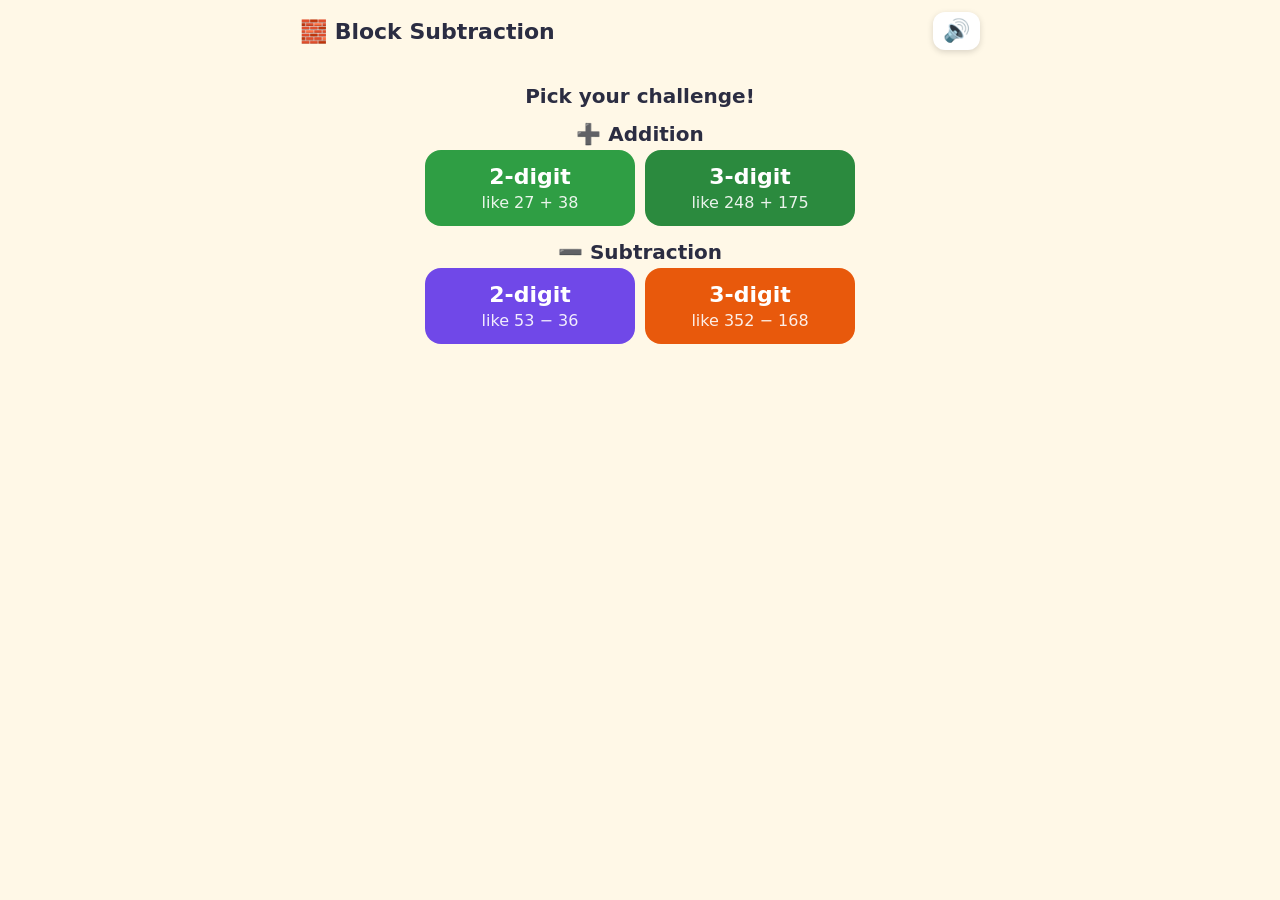
==== blockmath.html @ c525237a "Rename blockmath to blockmath.html" ====
<!DOCTYPE html>
<html lang="en">
<head>
<meta charset="utf-8">
<meta name="viewport" content="width=device-width, initial-scale=1, viewport-fit=cover">
<title>Block Subtraction</title>
<style>
:root{--bg:#fff8e7;--card:#ffffff;--ink:#2b2d42;--rod:#4dabf7;--rod-line:#1c7ed6;--grid:rgba(28,126,214,.55);--cube:#ffa94d;--cube-line:#e8590c;--ok:#2f9e44;--bad:#e03131;--btn:#7048e8;--btnink:#fff;--msg:#e7f5ff;color-scheme:light;
box-sizing:border-box;padding-top:env(safe-area-inset-top,0px);padding-bottom:env(safe-area-inset-bottom,0px)}
@media (prefers-color-scheme:dark){:root:not([data-theme="light"]){--bg:#1b1b2f;--card:#26264a;--ink:#f1f3f5;--msg:#1c3a57;color-scheme:dark}}
:root[data-theme="dark"]{--bg:#1b1b2f;--card:#26264a;--ink:#f1f3f5;--msg:#1c3a57;color-scheme:dark}
html,body{margin:0;background:var(--bg);color:var(--ink);font-family:"Trebuchet MS","Comic Sans MS",system-ui,sans-serif}
.app{max-width:680px;margin:0 auto;padding:12px}
.top{display:flex;justify-content:space-between;align-items:center;gap:8px}
h1{font-size:22px;margin:4px 0}
.icons{display:flex;gap:6px}
.ib{font-size:22px;border:0;border-radius:12px;background:var(--card);color:var(--ink);padding:6px 10px;cursor:pointer;box-shadow:0 2px 6px rgba(0,0,0,.15)}
.stars{font-size:20px;font-weight:bold;min-height:28px}
.eq{text-align:center;font-size:46px;font-weight:bold;margin:4px 0}
.eq .q{color:var(--btn)}
.msg{background:var(--msg);border-radius:16px;padding:12px 14px;font-size:19px;min-height:48px;text-align:center}
.board{background:var(--card);border-radius:20px;padding:14px;margin:10px 0;display:flex;gap:18px;justify-content:center;align-items:flex-end;flex-wrap:wrap;min-height:170px;box-shadow:0 3px 10px rgba(0,0,0,.12)}
.group{display:flex;flex-direction:column;align-items:center;gap:6px}
.label{font-size:14px;font-weight:bold;opacity:.75}
.row{display:flex;gap:8px;align-items:flex-end;flex-wrap:wrap;justify-content:center}
.zero{font-size:34px;opacity:.35;padding:30px 10px}
button.rod,button.hund,button.cube{position:relative;padding:0;cursor:pointer;border-radius:4px}
.rod{width:24px;height:110px;display:flex;flex-direction:column;border:2px solid var(--rod-line);background:var(--rod)}
.rod i{flex:1;border-bottom:1px solid var(--rod-line)}
.rod i:last-child{border-bottom:0}
.hund{width:58px;height:58px;border:2px solid var(--rod-line);background-color:var(--rod);background-image:linear-gradient(var(--grid) 1px,transparent 1px),linear-gradient(90deg,var(--grid) 1px,transparent 1px);background-size:5.4px 5.4px}
.cube{width:22px;height:22px;border:2px solid var(--cube-line);background:var(--cube)}
.frame{display:grid;grid-template-rows:repeat(5,22px);grid-template-columns:repeat(2,22px);grid-auto-flow:column;gap:4px;padding:5px;border:2px dashed rgba(128,128,128,.55);border-radius:10px}
.sub{display:flex;gap:6px;flex-wrap:wrap;justify-content:center;padding:5px;border:2px dashed rgba(128,128,128,.55);border-radius:10px;max-width:190px}
.fresh{visibility:hidden}
.hl{animation:pulse 1s infinite}
@keyframes pulse{50%{transform:scale(1.12);box-shadow:0 0 0 4px #ffe066}}
.x{opacity:.5}
.x::after{content:"";position:absolute;inset:-2px;background:linear-gradient(to top right,transparent calc(50% - 2px),var(--bad) calc(50% - 2px),var(--bad) calc(50% + 2px),transparent calc(50% + 2px)),linear-gradient(to bottom right,transparent calc(50% - 2px),var(--bad) calc(50% - 2px),var(--bad) calc(50% + 2px),transparent calc(50% + 2px))}
.actions{display:flex;gap:10px;justify-content:center;flex-wrap:wrap;margin:8px 0}
button.big{font:inherit;font-size:24px;font-weight:bold;min-width:84px;padding:12px 18px;border:0;border-radius:16px;background:var(--btn);color:var(--btnink);cursor:pointer}
button.big:active{transform:scale(.96)}
.shake{animation:shake .3s}
@keyframes shake{25%{transform:translateX(-6px)}75%{transform:translateX(6px)}}
.good{color:var(--ok);font-weight:bold}
.done{text-align:center;font-size:26px;padding:20px}
.piece{position:fixed;z-index:40;pointer-events:none;box-sizing:border-box;border-radius:3px}
.piece.c{background:var(--cube);border:1.5px solid var(--cube-line)}
.piece.r{background:var(--rod);border:1.5px solid var(--rod-line)}
.animal{position:fixed;z-index:50;pointer-events:none;text-align:center}
.animal .e{font-size:84px;line-height:1}
.animal .b{display:inline-block;background:#fff;color:#2b2d42;border-radius:14px;padding:4px 12px;font-weight:bold;font-size:17px;margin-bottom:2px;box-shadow:0 2px 6px rgba(0,0,0,.25)}
.menu{text-align:center;padding:20px 0}
[hidden]{display:none!important}
.menu p{font-size:20px;font-weight:bold;margin:14px 0 4px}
.pair{display:flex;gap:10px;justify-content:center;flex-wrap:wrap}
.cap{font-size:15px;font-weight:bold;opacity:.8;margin:6px 4px 0}
.board.two{min-height:100px;margin-top:4px}
.menu button.big{width:min(210px,44%);font-size:22px;padding:14px 8px}
.menu small{display:block;font-size:16px;font-weight:normal;opacity:.9;margin-top:4px}
</style>
</head>
<body>
<div class="app">
  <div class="top"><h1>🧱 Block Subtraction</h1>
    <div class="icons"><button class="ib" id="home" aria-label="Change level" hidden>🏠</button><button class="ib" id="snd" aria-label="Sound on or off">🔊</button></div></div>
  <div id="menu" class="menu">
    <p>Pick your challenge!</p>
    <p>➕ Addition</p>
    <div class="pair"><button class="big" data-op="add" data-n="2" style="background:#2f9e44">2-digit<small>like 27 + 38</small></button><button class="big" data-op="add" data-n="3" style="background:#2b8a3e">3-digit<small>like 248 + 175</small></button></div>
    <p>➖ Subtraction</p>
    <div class="pair"><button class="big" data-op="sub" data-n="2">2-digit<small>like 53 − 36</small></button>
    <button class="big" data-op="sub" data-n="3" style="background:#e8590c">3-digit<small>like 352 − 168</small></button></div>
  </div>
  <div id="game" hidden>
    <div class="stars" id="stars"></div>
    <div class="eq" id="eq"></div>
    <div class="msg" id="msg"></div>
    <div class="cap" id="cap1" hidden></div>
    <div class="board" id="board"></div>
    <div class="cap" id="cap2" hidden></div>
    <div class="board two" id="board2" hidden></div>
    <div class="actions" id="actions"></div>
  </div>
</div>
<script>
const TOTAL = 6, NAMES = ["ones","tens","hundreds"], SING = ["one","ten","hundred"];
const ANIMALS = ["🐶","🐱","🐼","🦊","🐰","🐸","🐵","🦁","🐯","🐨","🐷","🐥","🦄","🐻","🐮"];
const CHEERS = ["Great job!","You did it!","Awesome!","Super smart!","Hooray!","Math star!","Wow!","Well done!"];
let S = null, N = 2, OP = "sub", round = 0, score = 0, muted = false, ac = null;
const $ = id => document.getElementById(id);
const div = c => { const d = document.createElement("div"); d.className = c; return d; };
const nm = (p, c) => c === 1 ? SING[p] : NAMES[p];

/* ---------- sound ---------- */
function A(){ try{ if(!ac) ac = new (window.AudioContext||window.webkitAudioContext)(); if(ac.state === "suspended") ac.resume(); }catch(e){} return ac; }
function tone(f, t, d, type, v, f2){
  if(muted) return; const c = A(); if(!c) return;
  try{
    const s = c.currentTime + t, o = c.createOscillator(), g = c.createGain();
    o.type = type || "sine"; o.frequency.setValueAtTime(f, s);
    if(f2) o.frequency.exponentialRampToValueAtTime(f2, s + d);
    g.gain.setValueAtTime(.0001, s); g.gain.exponentialRampToValueAtTime(v || .15, s + .015); g.gain.exponentialRampToValueAtTime(.0001, s + d);
    o.connect(g); g.connect(c.destination); o.start(s); o.stop(s + d + .05);
  }catch(e){}
}
const sfx = {
  pop(n){ tone(380 + n*50, 0, .12, "sine", .2, 600 + n*50); },
  click(){ tone(500, 0, .06, "sine", .1); },
  wrong(){ tone(220, 0, .25, "triangle", .15, 150); },
  crack(){ for(let i = 0; i < 8; i++) tone(300 + Math.random()*500, i*.06, .06, "square", .06); },
  land(){ tone(700 + Math.random()*500, 0, .08, "sine", .1); },
  bundle(){ [400,500,600,800].forEach((f,i) => tone(f, i*.12, .15, "triangle", .15)); },
  good(){ [523,659,784,1047].forEach((f,i) => tone(f, i*.11, .25, "triangle", .18)); },
  win(){ [523,659,784,659,784,1047].forEach((f,i) => tone(f, i*.14, .3, "triangle", .2)); },
  animal(e){
    if(e === "🐶"){ tone(300,0,.12,"sawtooth",.15,180); tone(300,.2,.12,"sawtooth",.15,180); }
    else if(e === "🐱"){ tone(550,0,.25,"sine",.2,900); tone(900,.25,.3,"sine",.2,450); }
    else if(e === "🐸"){ tone(140,0,.1,"square",.12); tone(170,.14,.12,"square",.12); }
    else if(e === "🐥"){ for(let i = 0; i < 3; i++) tone(1400 + i*100, i*.1, .07, "sine", .12, 1800); }
    else { const b = 200 + (ANIMALS.indexOf(e) % 6) * 50; tone(b, 0, .3, "sine", .2, b*2.5); }
  }
};

/* ---------- problems ---------- */
function digits(x, n){ const d = []; for(let i = 0; i < n; i++){ d.push(x % 10); x = Math.floor(x/10); } return d; }
function makeAdd(i, n){
  const needCarry = i >= 2, min = Math.pow(10, n-1), max = Math.pow(10, n) - 1;
  const mkI = d => d.map(c => Array.from({length: c}, () => ({x:false, t:false, fresh:false})));
  for(let k = 0; k < 5000; k++){
    const a = min + Math.floor(Math.random()*(max - min + 1)), b = min + Math.floor(Math.random()*(max - min + 1));
    const ad = digits(a, n), bd = digits(b, n); let carry = 0, carries = 0, ok = true;
    for(let p = 0; p < n; p++){
      const t = ad[p] + bd[p] + carry;
      if(p < n-1){ carry = t >= 10 ? 1 : 0; carries += carry; } else if(t >= 10) ok = false;
    }
    if(!ok || (needCarry ? carries < 1 : carries > 0)) continue;
    return {a, b, n, ad, bd, sym: "+", target: a + b, items: mkI(ad), bitems: mkI(bd), p: 0, phase: "combine", busy: false};
  }
}
function makeProblem(i, n){
  if(OP === "add") return makeAdd(i, n);
  const needTrade = i >= 2, min = Math.pow(10, n-1), lo = n === 2 ? 20 : 200, hi = n === 2 ? 99 : 999;
  for(let k = 0; k < 5000; k++){
    const a = lo + Math.floor(Math.random()*(hi - lo + 1));
    const b = min + Math.floor(Math.random()*(a - min));
    if(b >= a) continue;
    const ad = digits(a, n), bd = digits(b, n), cur = ad.slice();
    let trades = 0, ok = true;
    for(let p = 0; p < n-1; p++){
      if(cur[p] < bd[p]){ if(cur[p+1] < 1){ ok = false; break; } cur[p+1]--; cur[p] += 10; trades++; }
    }
    if(!ok || cur[n-1] < bd[n-1]) continue;
    if(needTrade ? trades < 1 : trades > 0) continue;
    const S = {a, b, n, ad, bd, sym: "−", target: a - b, bitems: [[],[],[]], p: 0, phase: "cross", busy: false, items: ad.map(c => Array.from({length: c}, () => ({x:false, t:false, fresh:false})))};
    return S;
  }
}
function enterPlace(){
  if(OP === "add") return enterPlaceAdd();
  const p = S.p;
  if(S.bd[p] === 0){ if(p === S.n-1){ S.phase = "answer"; } else { S.p++; enterPlace(); } return; }
  S.phase = p === S.n-1 ? "cross" : "decide";
}
const rem = p => S.items[p].filter(o => !o.x).length;
const crossed = p => S.items[p].filter(o => o.x).length;
function enterPlaceAdd(){
  const p = S.p;
  if(S.bitems[p].length > 0){ S.phase = "combine"; return; }
  if(p === S.n-1){ S.phase = "answer"; return; }
  if(rem(p) < 10){ S.p++; enterPlaceAdd(); return; }
  S.phase = "decide";
}
function afterCombine(){ S.phase = S.p === S.n-1 ? "answer" : "decide"; }

/* ---------- flow ---------- */
function menu(){ $("menu").hidden = false; $("game").hidden = true; $("home").hidden = true; }
function startGame(op, n){ OP = op; N = n; round = 0; score = 0; $("menu").hidden = true; $("game").hidden = false; $("home").hidden = false; next(); }
function next(){
  if(round >= TOTAL){ finish(); return; }
  S = makeProblem(round, N); enterPlace(); render();
}
function finish(){
  $("stars").textContent = "⭐".repeat(score);
  $("eq").textContent = "🎉"; $("board2").hidden = true; $("cap1").hidden = true; $("cap2").hidden = true;
  say("Great job, mathematician!");
  $("board").innerHTML = '<div class="done">You earned ' + score + ' of ' + TOTAL + ' stars ⭐<br>Practice makes you faster!</div>';
  const act = $("actions"); act.innerHTML = "";
  btn(act, "Play again", () => startGame(OP, N)); btn(act, "Change level", menu);
  sfx.win(); celebrate();
}
function say(t, good){ const m = $("msg"); m.textContent = t; m.className = "msg" + (good ? " good" : ""); }
function shake(){ const b = $("board"); b.classList.remove("shake"); void b.offsetWidth; b.classList.add("shake"); }
function btn(parent, text, fn){ const b = document.createElement("button"); b.className = "big"; b.textContent = text; b.onclick = fn; parent.appendChild(b); }

/* ---------- drawing ---------- */
function mk(q, i, o, src){
  const d = document.createElement("button");
  const hl = OP === "add" ? (S.phase === "combine" && src === "b" && q === S.p) || (S.phase === "trade" && src === "a" && q === S.p && i < 10) : S.phase === "trade" && q === S.p + 1 && !o.x;
  d.dataset.q = q; d.dataset.i = i;
  d.className = ["cube","rod","hund"][q] + (o.x ? " x" : "") + (o.fresh ? " fresh" : "") + (hl ? " hl" : "");
  if(q === 1) d.innerHTML = "<i></i>".repeat(10);
  d.setAttribute("aria-label", "one " + SING[q]);
  d.onclick = () => tap(q, i, d, src);
  return d;
}
function placeGroup(q, src){
  const g = div("group"), lab = div("label"), row = div("row");
  lab.textContent = NAMES[q][0].toUpperCase() + NAMES[q].slice(1);
  const o = [], t = [];
  (src === "b" ? S.bitems : S.items)[q].forEach((it, i) => (it.t ? t : o).push(mk(q, i, it, src)));
  if(q === 0){
    [o, t].forEach(list => { for(let k = 0; k < list.length; k += 10){ const f = div("frame"); list.slice(k, k + 10).forEach(e => f.appendChild(e)); row.appendChild(f); } });
  } else {
    o.forEach(e => row.appendChild(e));
    if(t.length){ const s = div("sub"); t.forEach(e => s.appendChild(e)); row.appendChild(s); }
  }
  if(q === 2) row.style.maxWidth = "200px";
  if(!o.length && !t.length){ const z = div("zero"); z.textContent = "0"; row.appendChild(z); }
  g.appendChild(row); g.appendChild(lab); return g;
}
function render(){
  $("stars").textContent = "⭐".repeat(score) + "  " + (round+1) + "/" + TOTAL;
  $("eq").innerHTML = S.a + " " + S.sym + " " + S.b + ' = <span class="q">' + (S.phase === "done" ? S.target : "?") + "</span>";
  const board = $("board"); board.innerHTML = "";
  for(let q = S.n-1; q >= 0; q--) board.appendChild(placeGroup(q, "a"));
  const add = OP === "add"; $("cap1").hidden = $("cap2").hidden = $("board2").hidden = !add;
  if(add){
    $("cap1").textContent = "Your group of blocks"; $("cap2").textContent = "Add these blocks: " + S.b;
    const b2 = $("board2"); b2.innerHTML = ""; for(let q = S.n-1; q >= 0; q--) b2.appendChild(placeGroup(q, "b"));
  }
  const act = $("actions"); act.innerHTML = "";
  const p = S.p; let m = "";
  if(OP === "add" && S.phase === "combine"){ m = "Add the " + NAMES[p] + ": tap the glowing blocks to move them into your group."; }
  else if(OP === "add" && S.phase === "decide"){
    m = "You have " + rem(p) + " " + nm(p, rem(p)) + ". Can you make a " + SING[p+1] + " (10 or more)?";
    btn(act, "Yes 👍", () => decide(true)); btn(act, "No", () => decide(false));
  } else if(OP === "add" && S.phase === "trade"){ m = "Tap the glowing " + NAMES[p] + " to bundle 10 of them into 1 " + SING[p+1] + "!"; }
  else if(S.phase === "decide"){
    m = "Subtract " + S.bd[p] + " " + nm(p, S.bd[p]) + ". You have " + rem(p) + " " + nm(p, rem(p)) + ". Can you take away " + S.bd[p] + "?";
    btn(act, "Yes 👍", () => decide(true)); btn(act, "No, trade!", () => decide(false));
  } else if(S.phase === "trade"){
    m = "Not enough " + NAMES[p] + "! Tap 1 " + SING[p+1] + " to trade it for 10 " + NAMES[p] + ".";
  } else if(S.phase === "cross"){
    const left = S.bd[p] - crossed(p);
    m = "Subtract " + S.bd[p] + " " + nm(p, S.bd[p]) + ": tap " + left + " more to cross out.";
  } else if(S.phase === "answer"){
    const parts = []; for(let q = S.n-1; q >= 0; q--) parts.push(rem(q) + " " + nm(q, rem(q)));
    m = (OP === "add" ? "Count all the blocks: " : "Count what is left: ") + parts.join(", ") + ". What is " + S.a + " " + S.sym + " " + S.b + "?";
    const ans = S.target, set = new Set([ans]);
    [ans+10, ans-10, S.n === 3 ? ans+100 : ans+1, ans-1, ans+2].forEach(v => { if(set.size < 3 && v >= 0) set.add(v); });
    [...set].sort(() => Math.random() - .5).forEach(v => btn(act, v, () => answer(v)));
  } else if(S.phase === "done"){
    m = "Yes! " + S.a + " " + S.sym + " " + S.b + " = " + S.target + " ⭐";
    btn(act, round + 1 >= TOTAL ? "Finish" : "Next ➜", () => { round++; next(); });
  }
  if(!S.busy) say(m, S.phase === "done");
}

/* ---------- actions ---------- */
function tap(q, i, el, src){
  if(S.busy || S.phase === "done") return;
  if(OP === "add"){
    if(S.phase === "combine" && src === "b" && q === S.p){
      S.bitems[q].splice(i, 1); S.items[q].push({x:false, t:false, fresh:false}); sfx.pop(S.items[q].length % 10 || 10);
      if(S.bitems[q].length === 0) afterCombine();
      render(); return;
    }
    if(S.phase === "trade" && src === "a" && q === S.p && i < 10){ doCarry(q); return; }
    sfx.wrong(); shake(); return;
  }
  const it = S.items[q][i];
  if(S.phase === "cross" && q === S.p){
    if(it.x){ it.x = false; sfx.click(); render(); return; }
    const c = crossed(q);
    if(c >= S.bd[q]){ sfx.wrong(); shake(); return; }
    it.x = true; sfx.pop(c + 1);
    if(c + 1 === S.bd[q]){ if(q === S.n-1) S.phase = "answer"; else { S.p++; enterPlace(); } }
    render();
  } else if(S.phase === "trade" && q === S.p + 1 && !it.x){
    doTrade(q, i, el);
  } else { sfx.wrong(); shake(); }
}
function decide(yes){
  if(OP === "add"){
    const p = S.p, can = rem(p) >= 10;
    if(yes === can){ sfx.click(); if(can) S.phase = "trade"; else { S.p++; enterPlaceAdd(); } render(); }
    else { sfx.wrong(); shake(); say(can ? "You have " + rem(p) + ", which is 10 or more. You can make a " + SING[p+1] + "!" : rem(p) + " is less than 10, so you cannot make a " + SING[p+1] + " yet. Try again!"); }
    return;
  }
  const p = S.p, can = rem(p) >= S.bd[p];
  if(yes === can){ sfx.click(); S.phase = can ? "cross" : "trade"; render(); }
  else { sfx.wrong(); shake(); say(can ? "Look again: " + rem(p) + " is enough to take away " + S.bd[p] + "!" : rem(p) + " " + NAMES[p] + " is not enough to take away " + S.bd[p] + ". Try again!"); }
}
function doTrade(q, i, el){
  const to = q - 1, r = el.getBoundingClientRect();
  S.busy = true; S.items[q].splice(i, 1);
  S.items[to].push(...Array.from({length: 10}, () => ({x:false, t:true, fresh:true})));
  S.phase = "cross"; render();
  say("Breaking 1 " + SING[q] + " into 10 " + NAMES[to] + "!");
  sfx.crack();
  const targets = [...document.querySelectorAll(".fresh")]; let done = 0;
  targets.forEach((t, k) => {
    const tr = t.getBoundingClientRect(), pc = div("piece " + (to === 0 ? "c" : "r"));
    const sl = q === 1 ? {l: r.left, t: r.top + k*r.height/10, w: r.width, h: r.height/10}
                       : {l: r.left + k*r.width/10, t: r.top, w: r.width/10, h: r.height};
    const px = v => v + "px", mx = sl.l + (Math.random() - .5)*180, my = sl.t - 40 - Math.random()*60;
    pc.style.cssText = "left:" + px(sl.l) + ";top:" + px(sl.t) + ";width:" + px(sl.w) + ";height:" + px(sl.h);
    document.body.appendChild(pc);
    const a = pc.animate([
      {left: px(sl.l), top: px(sl.t), width: px(sl.w), height: px(sl.h), transform: "rotate(0deg)"},
      {offset: .35, left: px(mx), top: px(my), width: px(sl.w), height: px(sl.h), transform: "rotate(" + ((Math.random() - .5)*160) + "deg)"},
      {left: px(tr.left), top: px(tr.top), width: px(tr.width), height: px(tr.height), transform: "rotate(0deg)"}
    ], {duration: 1000 + k*60, delay: 150, easing: "ease-in-out", fill: "both"});
    a.onfinish = () => { pc.remove(); t.classList.remove("fresh"); sfx.land(); if(++done === targets.length){ S.items[to].forEach(o => o.fresh = false); S.busy = false; render(); } };
  });
}
function doCarry(p){
  const rects = [];
  for(let k = 0; k < 10; k++) rects.push(document.querySelector('#board [data-q="' + p + '"][data-i="' + k + '"]').getBoundingClientRect());
  S.busy = true; S.items[p].splice(0, 10); S.items[p+1].push({x:false, t:true, fresh:true});
  S.phase = "carry"; render();
  say("Bundling 10 " + NAMES[p] + " into 1 " + SING[p+1] + "!"); sfx.bundle();
  const t = document.querySelector(".fresh"), tr = t.getBoundingClientRect(); let done = 0;
  const px = v => v + "px";
  rects.forEach((r, k) => {
    const pc = div("piece " + (p === 0 ? "c" : "r"));
    const sl = p === 0 ? {l: tr.left, t: tr.top + k*tr.height/10, w: tr.width, h: tr.height/10}
                       : {l: tr.left + k*tr.width/10, t: tr.top, w: tr.width/10, h: tr.height};
    pc.style.cssText = "left:" + px(r.left) + ";top:" + px(r.top) + ";width:" + px(r.width) + ";height:" + px(r.height);
    document.body.appendChild(pc);
    const a = pc.animate([
      {left: px(r.left), top: px(r.top), width: px(r.width), height: px(r.height), transform: "rotate(0deg)"},
      {offset: .5, left: px((r.left + sl.l)/2), top: px(Math.min(r.top, sl.t) - 40), width: px(r.width), height: px(r.height), transform: "rotate(" + ((Math.random() - .5)*120) + "deg)"},
      {left: px(sl.l), top: px(sl.t), width: px(sl.w), height: px(sl.h), transform: "rotate(0deg)"}
    ], {duration: 900 + k*50, delay: 100, easing: "ease-in-out", fill: "both"});
    a.onfinish = () => { pc.remove(); sfx.land(); if(++done === 10){ t.classList.remove("fresh"); S.items[p+1].forEach(o => o.fresh = false); S.busy = false; S.p++; enterPlaceAdd(); render(); } };
  });
}
function answer(v){
  if(v === S.target){ score++; S.phase = "done"; render(); sfx.good(); celebrate(); }
  else { sfx.wrong(); shake(); say("Almost! Count the tens and ones that are left, then try again."); }
}
function celebrate(){
  const n = 1 + Math.floor(Math.random()*3);
  for(let k = 0; k < n; k++){
    const e = ANIMALS[Math.floor(Math.random()*ANIMALS.length)], txt = CHEERS[Math.floor(Math.random()*CHEERS.length)];
    const d = div("animal");
    d.style.left = (5 + Math.random()*62) + "vw"; d.style.top = (15 + Math.random()*55) + "vh";
    d.innerHTML = '<div class="b">' + txt + '</div><div class="e">' + e + "</div>";
    document.body.appendChild(d);
    const a = d.animate([
      {transform: "scale(0) rotate(-20deg)", opacity: 0},
      {transform: "scale(1.3) rotate(10deg)", opacity: 1, offset: .25},
      {transform: "scale(1) rotate(-6deg)", offset: .45},
      {transform: "scale(1.05) rotate(6deg)", offset: .65},
      {transform: "scale(1) rotate(0deg)", opacity: 1, offset: .85},
      {transform: "scale(.6)", opacity: 0}
    ], {duration: 2200, delay: k*250, fill: "both"});
    a.onfinish = () => d.remove();
    setTimeout(() => sfx.animal(e), k*250 + 100);
  }
}
document.querySelectorAll("#menu button").forEach(b => b.onclick = () => { A(); startGame(b.dataset.op, +b.dataset.n); });
$("home").onclick = menu;
$("snd").onclick = () => { muted = !muted; $("snd").textContent = muted ? "🔇" : "🔊"; if(!muted){ A(); sfx.click(); } };
</script>
</body>
</html>
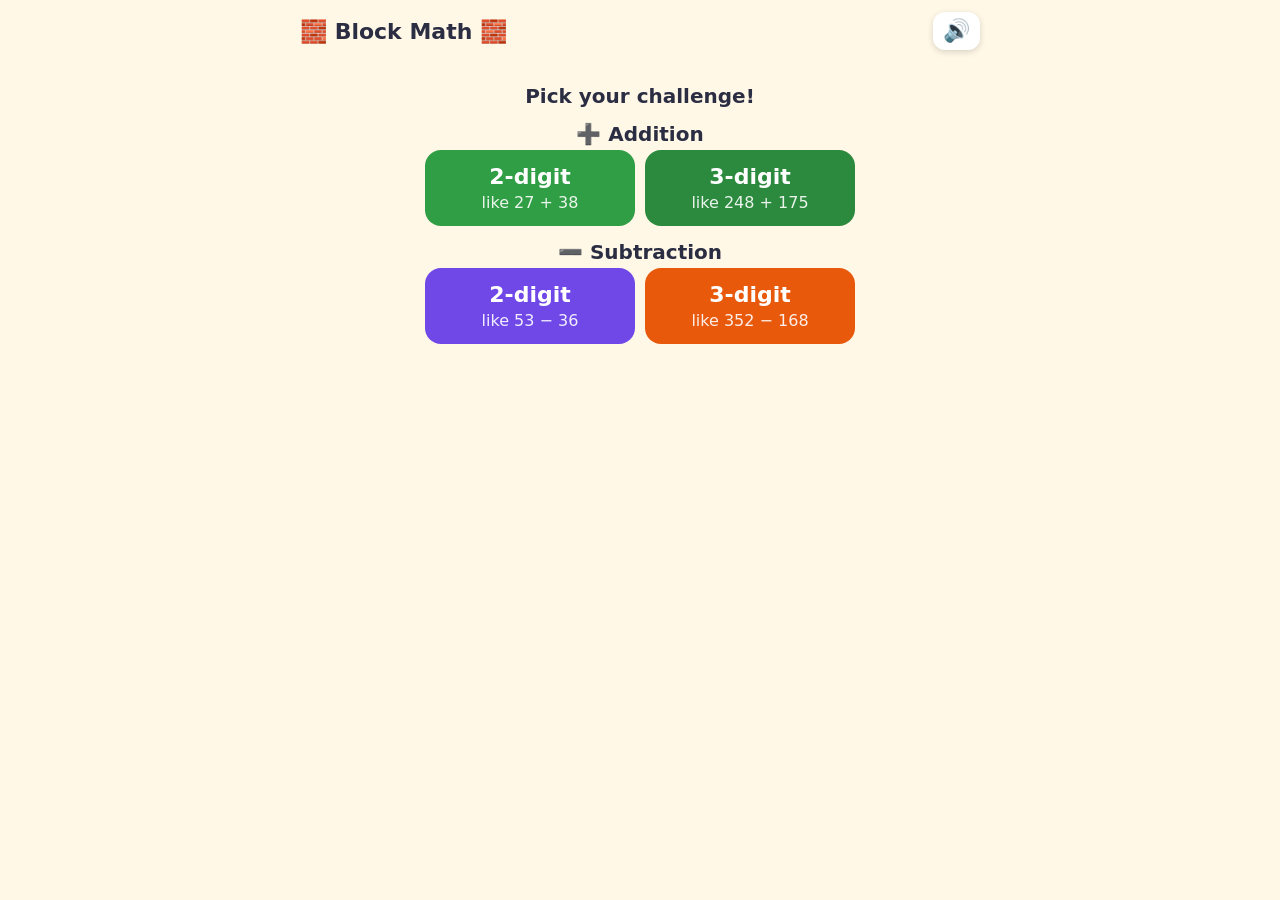
==== commit 7d95aec7: "Update header title to 'Block Math'" ====
--- a/blockmath.html
+++ b/blockmath.html
@@ -3,7 +3,7 @@
 <head>
 <meta charset="utf-8">
 <meta name="viewport" content="width=device-width, initial-scale=1, viewport-fit=cover">
-<title>Block Subtraction</title>
+<title>Block Math</title>
 <style>
 :root{--bg:#fff8e7;--card:#ffffff;--ink:#2b2d42;--rod:#4dabf7;--rod-line:#1c7ed6;--grid:rgba(28,126,214,.55);--cube:#ffa94d;--cube-line:#e8590c;--ok:#2f9e44;--bad:#e03131;--btn:#7048e8;--btnink:#fff;--msg:#e7f5ff;color-scheme:light;
 box-sizing:border-box;padding-top:env(safe-area-inset-top,0px);padding-bottom:env(safe-area-inset-bottom,0px)}
@@ -62,7 +62,7 @@
 </head>
 <body>
 <div class="app">
-  <div class="top"><h1>🧱 Block Subtraction</h1>
+  <div class="top"><h1>🧱 Block Math 🧱</h1>
     <div class="icons"><button class="ib" id="home" aria-label="Change level" hidden>🏠</button><button class="ib" id="snd" aria-label="Sound on or off">🔊</button></div></div>
   <div id="menu" class="menu">
     <p>Pick your challenge!</p>
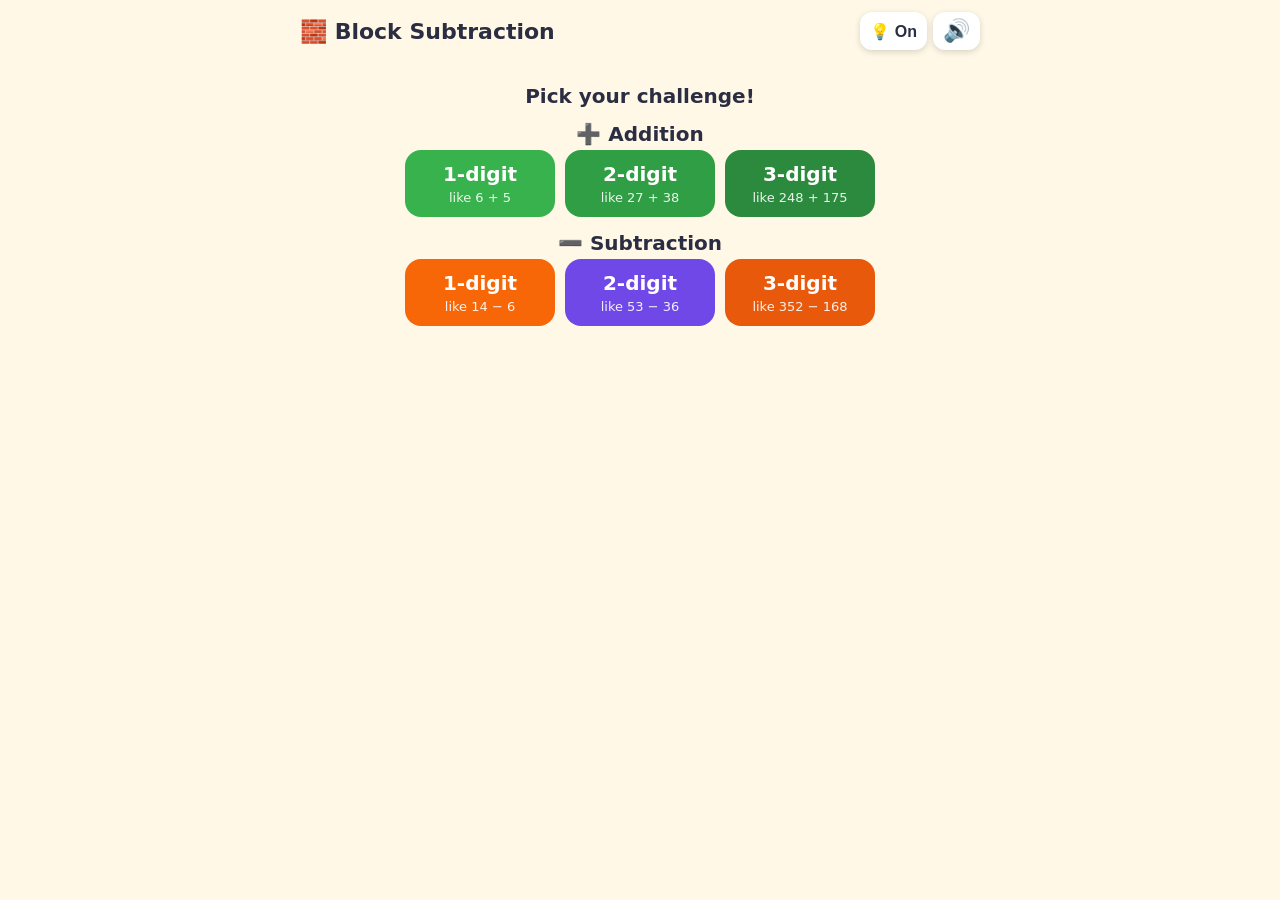
==== commit 5078e146: "Update blockmath.html" ====
--- a/blockmath.html
+++ b/blockmath.html
@@ -3,7 +3,7 @@
 <head>
 <meta charset="utf-8">
 <meta name="viewport" content="width=device-width, initial-scale=1, viewport-fit=cover">
-<title>Block Math</title>
+<title>Block Subtraction</title>
 <style>
 :root{--bg:#fff8e7;--card:#ffffff;--ink:#2b2d42;--rod:#4dabf7;--rod-line:#1c7ed6;--grid:rgba(28,126,214,.55);--cube:#ffa94d;--cube-line:#e8590c;--ok:#2f9e44;--bad:#e03131;--btn:#7048e8;--btnink:#fff;--msg:#e7f5ff;color-scheme:light;
 box-sizing:border-box;padding-top:env(safe-area-inset-top,0px);padding-bottom:env(safe-area-inset-bottom,0px)}
@@ -54,22 +54,23 @@
 [hidden]{display:none!important}
 .menu p{font-size:20px;font-weight:bold;margin:14px 0 4px}
 .pair{display:flex;gap:10px;justify-content:center;flex-wrap:wrap}
+#hint{font-size:16px;font-weight:bold}
 .cap{font-size:15px;font-weight:bold;opacity:.8;margin:6px 4px 0}
 .board.two{min-height:100px;margin-top:4px}
-.menu button.big{width:min(210px,44%);font-size:22px;padding:14px 8px}
-.menu small{display:block;font-size:16px;font-weight:normal;opacity:.9;margin-top:4px}
+.menu button.big{width:min(150px,30%);font-size:20px;padding:12px 4px}
+.menu small{display:block;font-size:13px;font-weight:normal;opacity:.9;margin-top:4px}
 </style>
 </head>
 <body>
 <div class="app">
-  <div class="top"><h1>🧱 Block Math 🧱</h1>
-    <div class="icons"><button class="ib" id="home" aria-label="Change level" hidden>🏠</button><button class="ib" id="snd" aria-label="Sound on or off">🔊</button></div></div>
+  <div class="top"><h1>🧱 Block Subtraction</h1>
+    <div class="icons"><button class="ib" id="hint" aria-label="Hints on or off">💡 On</button><button class="ib" id="home" aria-label="Change level" hidden>🏠</button><button class="ib" id="snd" aria-label="Sound on or off">🔊</button></div></div>
   <div id="menu" class="menu">
     <p>Pick your challenge!</p>
     <p>➕ Addition</p>
-    <div class="pair"><button class="big" data-op="add" data-n="2" style="background:#2f9e44">2-digit<small>like 27 + 38</small></button><button class="big" data-op="add" data-n="3" style="background:#2b8a3e">3-digit<small>like 248 + 175</small></button></div>
+    <div class="pair"><button class="big" data-op="add" data-n="1" style="background:#37b24d">1-digit<small>like 6 + 5</small></button><button class="big" data-op="add" data-n="2" style="background:#2f9e44">2-digit<small>like 27 + 38</small></button><button class="big" data-op="add" data-n="3" style="background:#2b8a3e">3-digit<small>like 248 + 175</small></button></div>
     <p>➖ Subtraction</p>
-    <div class="pair"><button class="big" data-op="sub" data-n="2">2-digit<small>like 53 − 36</small></button>
+    <div class="pair"><button class="big" data-op="sub" data-n="1" style="background:#f76707">1-digit<small>like 14 − 6</small></button><button class="big" data-op="sub" data-n="2">2-digit<small>like 53 − 36</small></button>
     <button class="big" data-op="sub" data-n="3" style="background:#e8590c">3-digit<small>like 352 − 168</small></button></div>
   </div>
   <div id="game" hidden>
@@ -87,7 +88,7 @@
 const TOTAL = 6, NAMES = ["ones","tens","hundreds"], SING = ["one","ten","hundred"];
 const ANIMALS = ["🐶","🐱","🐼","🦊","🐰","🐸","🐵","🦁","🐯","🐨","🐷","🐥","🦄","🐻","🐮"];
 const CHEERS = ["Great job!","You did it!","Awesome!","Super smart!","Hooray!","Math star!","Wow!","Well done!"];
-let S = null, N = 2, OP = "sub", round = 0, score = 0, muted = false, ac = null;
+let S = null, N = 2, OP = "sub", HINTS = true, playing = false, round = 0, score = 0, muted = false, ac = null;
 const $ = id => document.getElementById(id);
 const div = c => { const d = document.createElement("div"); d.className = c; return d; };
 const nm = (p, c) => c === 1 ? SING[p] : NAMES[p];
@@ -124,8 +125,9 @@
 
 /* ---------- problems ---------- */
 function digits(x, n){ const d = []; for(let i = 0; i < n; i++){ d.push(x % 10); x = Math.floor(x/10); } return d; }
-function makeAdd(i, n){
-  const needCarry = i >= 2, min = Math.pow(10, n-1), max = Math.pow(10, n) - 1;
+function makeAdd(i, level){
+  const one = level === 1, n = one ? 2 : level;
+  const needCarry = i >= 2, min = one ? 1 : Math.pow(10, n-1), max = one ? 9 : Math.pow(10, n) - 1;
   const mkI = d => d.map(c => Array.from({length: c}, () => ({x:false, t:false, fresh:false})));
   for(let k = 0; k < 5000; k++){
     const a = min + Math.floor(Math.random()*(max - min + 1)), b = min + Math.floor(Math.random()*(max - min + 1));
@@ -140,10 +142,11 @@
 }
 function makeProblem(i, n){
   if(OP === "add") return makeAdd(i, n);
-  const needTrade = i >= 2, min = Math.pow(10, n-1), lo = n === 2 ? 20 : 200, hi = n === 2 ? 99 : 999;
+  const one = n === 1; n = one ? 2 : n;
+  const needTrade = i >= 2, min = one ? 1 : Math.pow(10, n-1), lo = one ? (needTrade ? 11 : 2) : n === 2 ? 20 : 200, hi = one ? (needTrade ? 18 : 9) : n === 2 ? 99 : 999;
   for(let k = 0; k < 5000; k++){
     const a = lo + Math.floor(Math.random()*(hi - lo + 1));
-    const b = min + Math.floor(Math.random()*(a - min));
+    const b = min + Math.floor(Math.random()*(Math.min(a, one ? 10 : a) - min));
     if(b >= a) continue;
     const ad = digits(a, n), bd = digits(b, n), cur = ad.slice();
     let trades = 0, ok = true;
@@ -174,13 +177,13 @@
 function afterCombine(){ S.phase = S.p === S.n-1 ? "answer" : "decide"; }
 
 /* ---------- flow ---------- */
-function menu(){ $("menu").hidden = false; $("game").hidden = true; $("home").hidden = true; }
+function menu(){ playing = false; $("menu").hidden = false; $("game").hidden = true; $("home").hidden = true; }
 function startGame(op, n){ OP = op; N = n; round = 0; score = 0; $("menu").hidden = true; $("game").hidden = false; $("home").hidden = false; next(); }
 function next(){
   if(round >= TOTAL){ finish(); return; }
-  S = makeProblem(round, N); enterPlace(); render();
-}
-function finish(){
+  S = makeProblem(round, N); playing = true; enterPlace(); render();
+}
+function finish(){ playing = false;
   $("stars").textContent = "⭐".repeat(score);
   $("eq").textContent = "🎉"; $("board2").hidden = true; $("cap1").hidden = true; $("cap2").hidden = true;
   say("Great job, mathematician!");
@@ -198,7 +201,7 @@
   const d = document.createElement("button");
   const hl = OP === "add" ? (S.phase === "combine" && src === "b" && q === S.p) || (S.phase === "trade" && src === "a" && q === S.p && i < 10) : S.phase === "trade" && q === S.p + 1 && !o.x;
   d.dataset.q = q; d.dataset.i = i;
-  d.className = ["cube","rod","hund"][q] + (o.x ? " x" : "") + (o.fresh ? " fresh" : "") + (hl ? " hl" : "");
+  d.className = ["cube","rod","hund"][q] + (o.x ? " x" : "") + (o.fresh ? " fresh" : "") + (hl && HINTS ? " hl" : "");
   if(q === 1) d.innerHTML = "<i></i>".repeat(10);
   d.setAttribute("aria-label", "one " + SING[q]);
   d.onclick = () => tap(q, i, d, src);
@@ -231,22 +234,22 @@
   }
   const act = $("actions"); act.innerHTML = "";
   const p = S.p; let m = "";
-  if(OP === "add" && S.phase === "combine"){ m = "Add the " + NAMES[p] + ": tap the glowing blocks to move them into your group."; }
+  if(OP === "add" && S.phase === "combine"){ m = HINTS ? "Add the " + NAMES[p] + ": tap the glowing blocks to move them into your group." : "Add the " + NAMES[p] + "."; }
   else if(OP === "add" && S.phase === "decide"){
-    m = "You have " + rem(p) + " " + nm(p, rem(p)) + ". Can you make a " + SING[p+1] + " (10 or more)?";
+    m = (HINTS ? "You have " + rem(p) + " " + nm(p, rem(p)) + ". " : "Look at the " + NAMES[p] + ". ") + "Can you make a " + SING[p+1] + (HINTS ? " (10 or more)" : "") + "?";
     btn(act, "Yes 👍", () => decide(true)); btn(act, "No", () => decide(false));
-  } else if(OP === "add" && S.phase === "trade"){ m = "Tap the glowing " + NAMES[p] + " to bundle 10 of them into 1 " + SING[p+1] + "!"; }
+  } else if(OP === "add" && S.phase === "trade"){ m = HINTS ? "Tap the glowing " + NAMES[p] + " to bundle 10 of them into 1 " + SING[p+1] + "!" : "Bundle 10 " + NAMES[p] + " into 1 " + SING[p+1] + "."; }
   else if(S.phase === "decide"){
-    m = "Subtract " + S.bd[p] + " " + nm(p, S.bd[p]) + ". You have " + rem(p) + " " + nm(p, rem(p)) + ". Can you take away " + S.bd[p] + "?";
-    btn(act, "Yes 👍", () => decide(true)); btn(act, "No, trade!", () => decide(false));
+    m = (HINTS ? "Subtract " + S.bd[p] + " " + nm(p, S.bd[p]) + ". You have " + rem(p) + " " + nm(p, rem(p)) + ". " : "Look at the " + NAMES[p] + ". ") + "Do you need to trade?";
+    btn(act, "Yes", () => decide(true)); btn(act, "No", () => decide(false));
   } else if(S.phase === "trade"){
-    m = "Not enough " + NAMES[p] + "! Tap 1 " + SING[p+1] + " to trade it for 10 " + NAMES[p] + ".";
+    m = HINTS ? "Not enough " + NAMES[p] + "! Tap 1 " + SING[p+1] + " to trade it for 10 " + NAMES[p] + "." : "Trade 1 " + SING[p+1] + " for 10 " + NAMES[p] + ".";
   } else if(S.phase === "cross"){
     const left = S.bd[p] - crossed(p);
-    m = "Subtract " + S.bd[p] + " " + nm(p, S.bd[p]) + ": tap " + left + " more to cross out.";
+    m = HINTS ? "Subtract " + S.bd[p] + " " + nm(p, S.bd[p]) + ": tap " + left + " more to cross out." : "Subtract the " + NAMES[p] + ".";
   } else if(S.phase === "answer"){
     const parts = []; for(let q = S.n-1; q >= 0; q--) parts.push(rem(q) + " " + nm(q, rem(q)));
-    m = (OP === "add" ? "Count all the blocks: " : "Count what is left: ") + parts.join(", ") + ". What is " + S.a + " " + S.sym + " " + S.b + "?";
+    m = (HINTS ? (OP === "add" ? "Count all the blocks: " : "Count what is left: ") + parts.join(", ") + ". " : "") + "What is " + S.a + " " + S.sym + " " + S.b + "?";
     const ans = S.target, set = new Set([ans]);
     [ans+10, ans-10, S.n === 3 ? ans+100 : ans+1, ans-1, ans+2].forEach(v => { if(set.size < 3 && v >= 0) set.add(v); });
     [...set].sort(() => Math.random() - .5).forEach(v => btn(act, v, () => answer(v)));
@@ -285,12 +288,12 @@
   if(OP === "add"){
     const p = S.p, can = rem(p) >= 10;
     if(yes === can){ sfx.click(); if(can) S.phase = "trade"; else { S.p++; enterPlaceAdd(); } render(); }
-    else { sfx.wrong(); shake(); say(can ? "You have " + rem(p) + ", which is 10 or more. You can make a " + SING[p+1] + "!" : rem(p) + " is less than 10, so you cannot make a " + SING[p+1] + " yet. Try again!"); }
+    else { sfx.wrong(); shake(); say(!HINTS ? "Not quite. Try again!" : can ? "You have " + rem(p) + ", which is 10 or more. You can make a " + SING[p+1] + "!" : rem(p) + " is less than 10, so you cannot make a " + SING[p+1] + " yet. Try again!"); }
     return;
   }
-  const p = S.p, can = rem(p) >= S.bd[p];
-  if(yes === can){ sfx.click(); S.phase = can ? "cross" : "trade"; render(); }
-  else { sfx.wrong(); shake(); say(can ? "Look again: " + rem(p) + " is enough to take away " + S.bd[p] + "!" : rem(p) + " " + NAMES[p] + " is not enough to take away " + S.bd[p] + ". Try again!"); }
+  const p = S.p, need = rem(p) < S.bd[p];
+  if(yes === need){ sfx.click(); S.phase = need ? "trade" : "cross"; render(); }
+  else { sfx.wrong(); shake(); say(!HINTS ? "Not quite. Try again!" : need ? rem(p) + " " + NAMES[p] + " is not enough to take away " + S.bd[p] + ". You need to trade!" : "You have " + rem(p) + " " + NAMES[p] + ", enough to take away " + S.bd[p] + ". No trade needed!"); }
 }
 function doTrade(q, i, el){
   const to = q - 1, r = el.getBoundingClientRect();
@@ -339,7 +342,7 @@
 }
 function answer(v){
   if(v === S.target){ score++; S.phase = "done"; render(); sfx.good(); celebrate(); }
-  else { sfx.wrong(); shake(); say("Almost! Count the tens and ones that are left, then try again."); }
+  else { sfx.wrong(); shake(); say(HINTS ? "Almost! Count the blocks again, then try again." : "Not quite. Try again!"); }
 }
 function celebrate(){
   const n = 1 + Math.floor(Math.random()*3);
@@ -363,6 +366,7 @@
 }
 document.querySelectorAll("#menu button").forEach(b => b.onclick = () => { A(); startGame(b.dataset.op, +b.dataset.n); });
 $("home").onclick = menu;
+$("hint").onclick = () => { HINTS = !HINTS; $("hint").textContent = HINTS ? "💡 On" : "💡 Off"; if(playing) render(); };
 $("snd").onclick = () => { muted = !muted; $("snd").textContent = muted ? "🔇" : "🔊"; if(!muted){ A(); sfx.click(); } };
 </script>
 </body>
